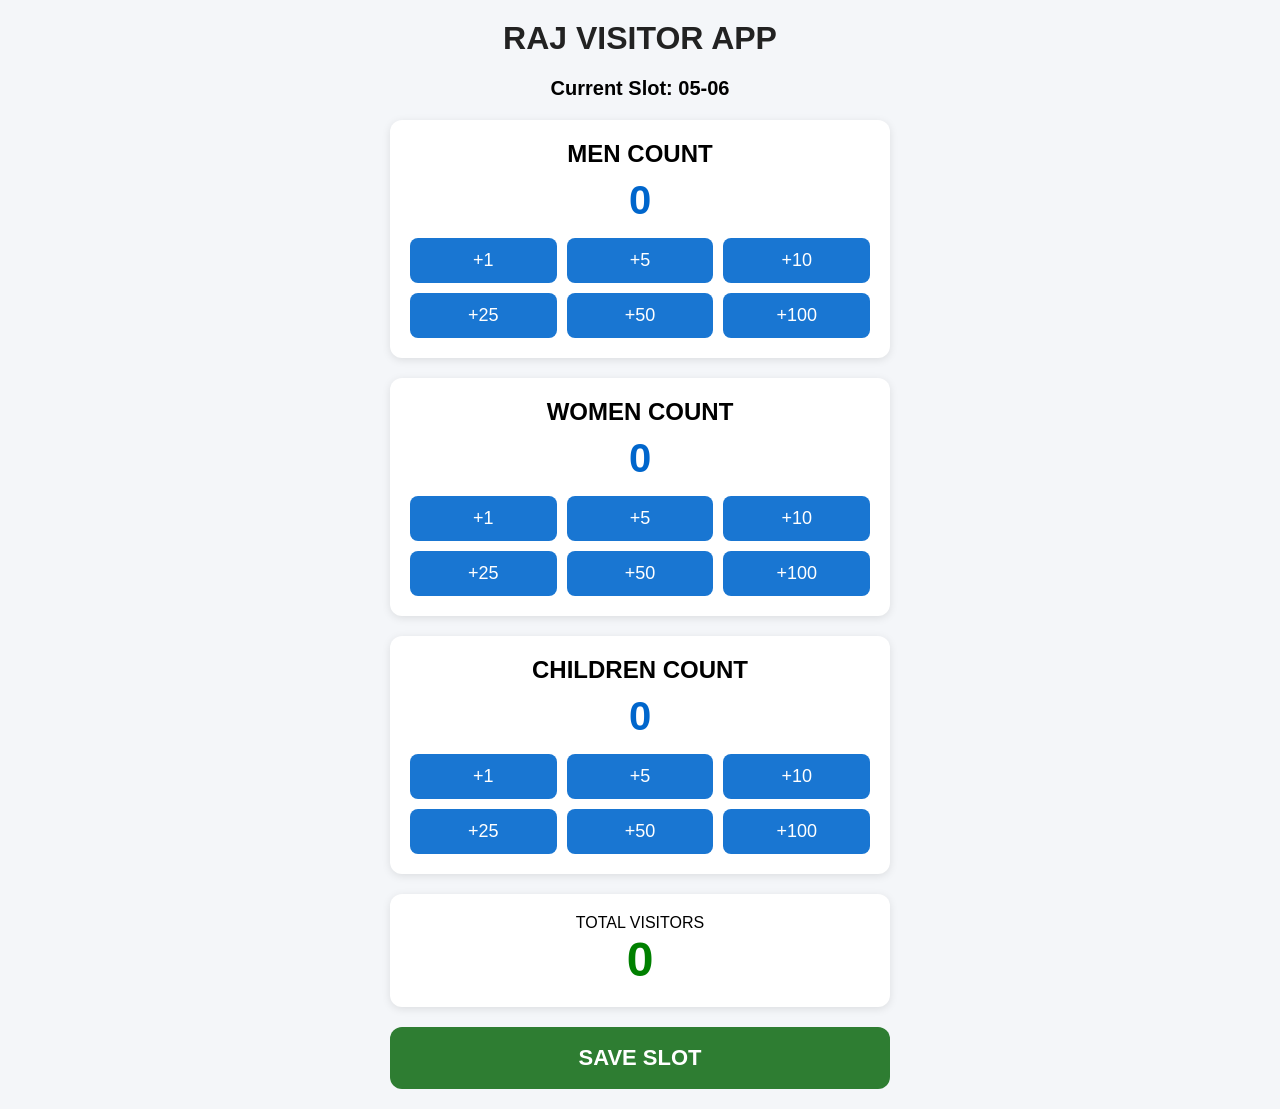
==== index.html @ 6370b3c5 "Add files via upload" ====
<!DOCTYPE html>
<html lang="en">
<head>
<meta charset="UTF-8">
<meta name="viewport" content="width=device-width, initial-scale=1.0">
<title>RAJ Visitor App v2.0</title>

<link rel="stylesheet" href="style.css">
<link rel="manifest" href="manifest.json">
</head>
<body>

<div class="container">

    <h1>RAJ VISITOR APP</h1>

    <div class="slot-box">
        Current Slot:
        <span id="currentSlot">09-10</span>
    </div>

    <!-- MEN -->
    <div class="counter-card">
        <h2>MEN COUNT</h2>
        <div id="menCount" class="count">0</div>

        <div class="btn-grid">
            <button onclick="addCount('men',1)">+1</button>
            <button onclick="addCount('men',5)">+5</button>
            <button onclick="addCount('men',10)">+10</button>
            <button onclick="addCount('men',25)">+25</button>
            <button onclick="addCount('men',50)">+50</button>
            <button onclick="addCount('men',100)">+100</button>
        </div>
    </div>

    <!-- WOMEN -->
    <div class="counter-card">
        <h2>WOMEN COUNT</h2>
        <div id="womenCount" class="count">0</div>

        <div class="btn-grid">
            <button onclick="addCount('women',1)">+1</button>
            <button onclick="addCount('women',5)">+5</button>
            <button onclick="addCount('women',10)">+10</button>
            <button onclick="addCount('women',25)">+25</button>
            <button onclick="addCount('women',50)">+50</button>
            <button onclick="addCount('women',100)">+100</button>
        </div>
    </div>

    <!-- CHILDREN -->
    <div class="counter-card">
        <h2>CHILDREN COUNT</h2>
        <div id="childrenCount" class="count">0</div>

        <div class="btn-grid">
            <button onclick="addCount('children',1)">+1</button>
            <button onclick="addCount('children',5)">+5</button>
            <button onclick="addCount('children',10)">+10</button>
            <button onclick="addCount('children',25)">+25</button>
            <button onclick="addCount('children',50)">+50</button>
            <button onclick="addCount('children',100)">+100</button>
        </div>
    </div>

    <div class="total-box">
        TOTAL VISITORS
        <div id="totalVisitors">0</div>
    </div>

    <button id="saveBtn" onclick="saveSlot()">
        SAVE SLOT
    </button>

</div>

<script src="app.js"></script>

</body>
</html>
---- style.css ----
*{
    margin:0;
    padding:0;
    box-sizing:border-box;
    font-family:Arial,sans-serif;
}

body{
    background:#f4f6f9;
    padding:20px;
}

.container{
    max-width:500px;
    margin:auto;
}

h1{
    text-align:center;
    margin-bottom:20px;
    color:#222;
}

.slot-box{
    text-align:center;
    font-size:20px;
    font-weight:bold;
    margin-bottom:20px;
}

.counter-card{
    background:white;
    padding:20px;
    border-radius:12px;
    margin-bottom:20px;
    box-shadow:0 2px 8px rgba(0,0,0,0.1);
}

.counter-card h2{
    text-align:center;
    margin-bottom:10px;
}

.count{
    text-align:center;
    font-size:40px;
    font-weight:bold;
    color:#0066cc;
    margin-bottom:15px;
}

.btn-grid{
    display:grid;
    grid-template-columns:repeat(3,1fr);
    gap:10px;
}

.btn-grid button{
    padding:12px;
    font-size:18px;
    border:none;
    border-radius:8px;
    background:#1976d2;
    color:white;
    cursor:pointer;
}

.btn-grid button:hover{
    opacity:0.9;
}

.total-box{
    text-align:center;
    background:white;
    padding:20px;
    border-radius:12px;
    margin-bottom:20px;
    box-shadow:0 2px 8px rgba(0,0,0,0.1);
}

#totalVisitors{
    font-size:48px;
    color:green;
    font-weight:bold;
}

#saveBtn{
    width:100%;
    padding:18px;
    font-size:22px;
    font-weight:bold;
    background:#2e7d32;
    color:white;
    border:none;
    border-radius:12px;
    cursor:pointer;
}
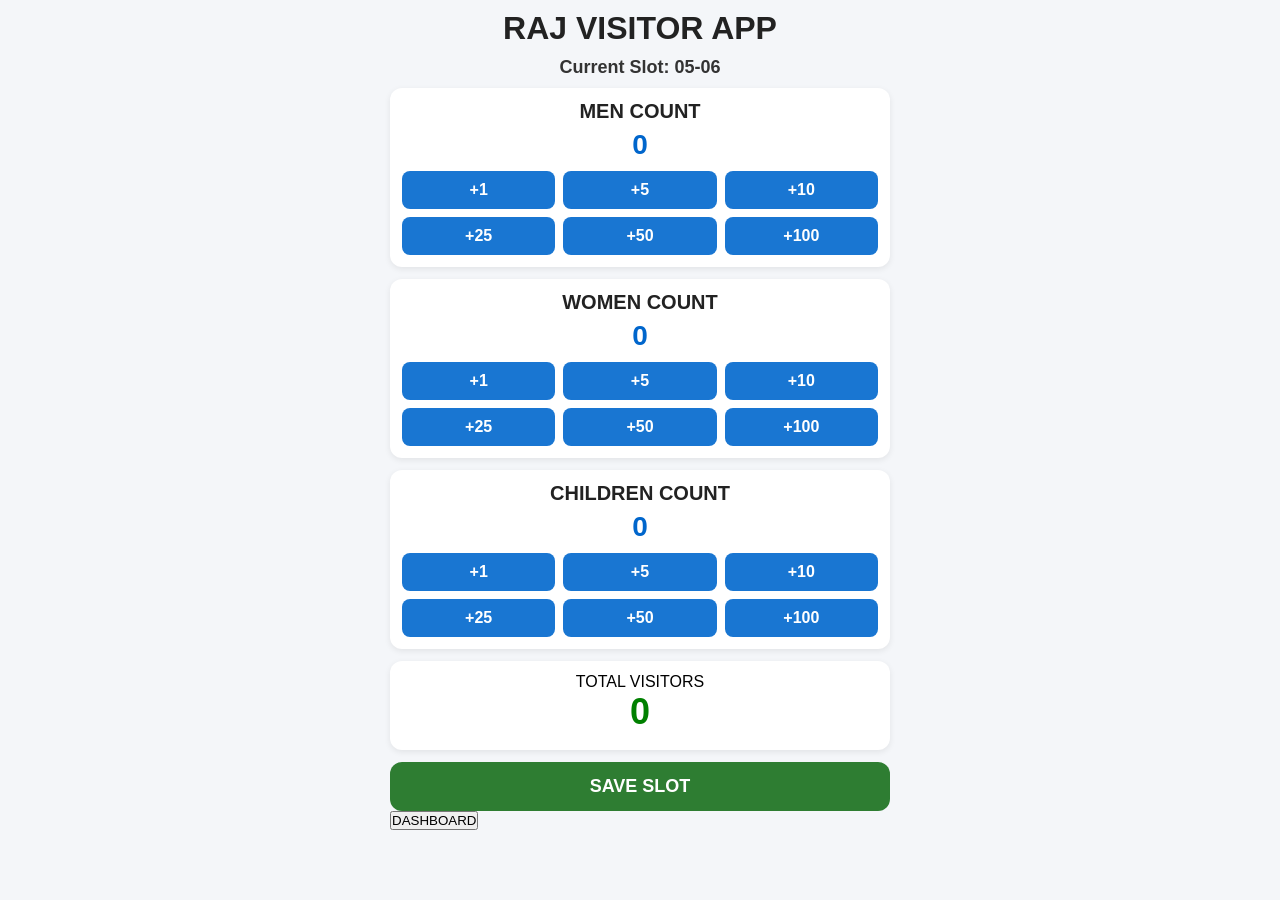
==== commit a0b2ac8f: "Add dashboard button to index.html Added a dashboard button to the visitor app." ====
--- a/index.html
+++ b/index.html
@@ -64,18 +64,22 @@
         </div>
     </div>
 
-    <div class="total-box">
-        TOTAL VISITORS
-        <div id="totalVisitors">0</div>
-    </div>
+   <div class="total-box">
+    TOTAL VISITORS
+    <div id="totalVisitors">0</div>
+</div>
 
-    <button id="saveBtn" onclick="saveSlot()">
-        SAVE SLOT
-    </button>
+<button id="saveBtn" onclick="saveSlot()">
+    SAVE SLOT
+</button>
 
+<button id="dashboardBtn"
+onclick="openDashboard()">
+    DASHBOARD
+</button>
 </div>
 
 <script src="app.js"></script>
 
 </body>
-</html>+</html>
--- a/style.css
+++ b/style.css
@@ -7,7 +7,7 @@
 
 body{
     background:#f4f6f9;
-    padding:20px;
+    padding:10px;
 }
 
 .container{
@@ -17,52 +17,59 @@
 
 h1{
     text-align:center;
-    margin-bottom:20px;
+    margin-bottom:10px;
     color:#222;
+    font-size:32px;
+    font-weight:bold;
 }
 
 .slot-box{
     text-align:center;
-    font-size:20px;
+    font-size:18px;
     font-weight:bold;
-    margin-bottom:20px;
+    margin-bottom:10px;
+    color:#333;
 }
 
 .counter-card{
     background:white;
-    padding:20px;
+    padding:12px;
     border-radius:12px;
-    margin-bottom:20px;
-    box-shadow:0 2px 8px rgba(0,0,0,0.1);
+    margin-bottom:12px;
+    box-shadow:0 2px 6px rgba(0,0,0,0.08);
 }
 
 .counter-card h2{
     text-align:center;
-    margin-bottom:10px;
+    margin-bottom:6px;
+    font-size:20px;
+    color:#222;
 }
 
 .count{
     text-align:center;
-    font-size:40px;
+    font-size:28px;
     font-weight:bold;
     color:#0066cc;
-    margin-bottom:15px;
+    margin-bottom:10px;
 }
 
 .btn-grid{
     display:grid;
     grid-template-columns:repeat(3,1fr);
-    gap:10px;
+    gap:8px;
 }
 
 .btn-grid button{
-    padding:12px;
-    font-size:18px;
+    padding:10px;
+    font-size:16px;
+    font-weight:bold;
     border:none;
     border-radius:8px;
     background:#1976d2;
     color:white;
     cursor:pointer;
+    transition:0.2s;
 }
 
 .btn-grid button:hover{
@@ -72,26 +79,64 @@
 .total-box{
     text-align:center;
     background:white;
-    padding:20px;
+    padding:12px;
     border-radius:12px;
-    margin-bottom:20px;
-    box-shadow:0 2px 8px rgba(0,0,0,0.1);
+    margin-bottom:12px;
+    box-shadow:0 2px 6px rgba(0,0,0,0.08);
+}
+
+.total-box div:first-child{
+    font-size:16px;
+    margin-bottom:5px;
 }
 
 #totalVisitors{
-    font-size:48px;
+    font-size:36px;
     color:green;
     font-weight:bold;
 }
 
 #saveBtn{
     width:100%;
-    padding:18px;
-    font-size:22px;
+    padding:14px;
+    font-size:18px;
     font-weight:bold;
     background:#2e7d32;
     color:white;
     border:none;
     border-radius:12px;
     cursor:pointer;
-}+    transition:0.2s;
+}
+
+#saveBtn:hover{
+    opacity:0.9;
+}
+
+@media (max-width:480px){
+
+    h1{
+        font-size:28px;
+    }
+
+    .counter-card h2{
+        font-size:18px;
+    }
+
+    .count{
+        font-size:26px;
+    }
+
+    .btn-grid button{
+        font-size:15px;
+        padding:9px;
+    }
+
+    #totalVisitors{
+        font-size:32px;
+    }
+
+    #saveBtn{
+        font-size:17px;
+    }
+}
